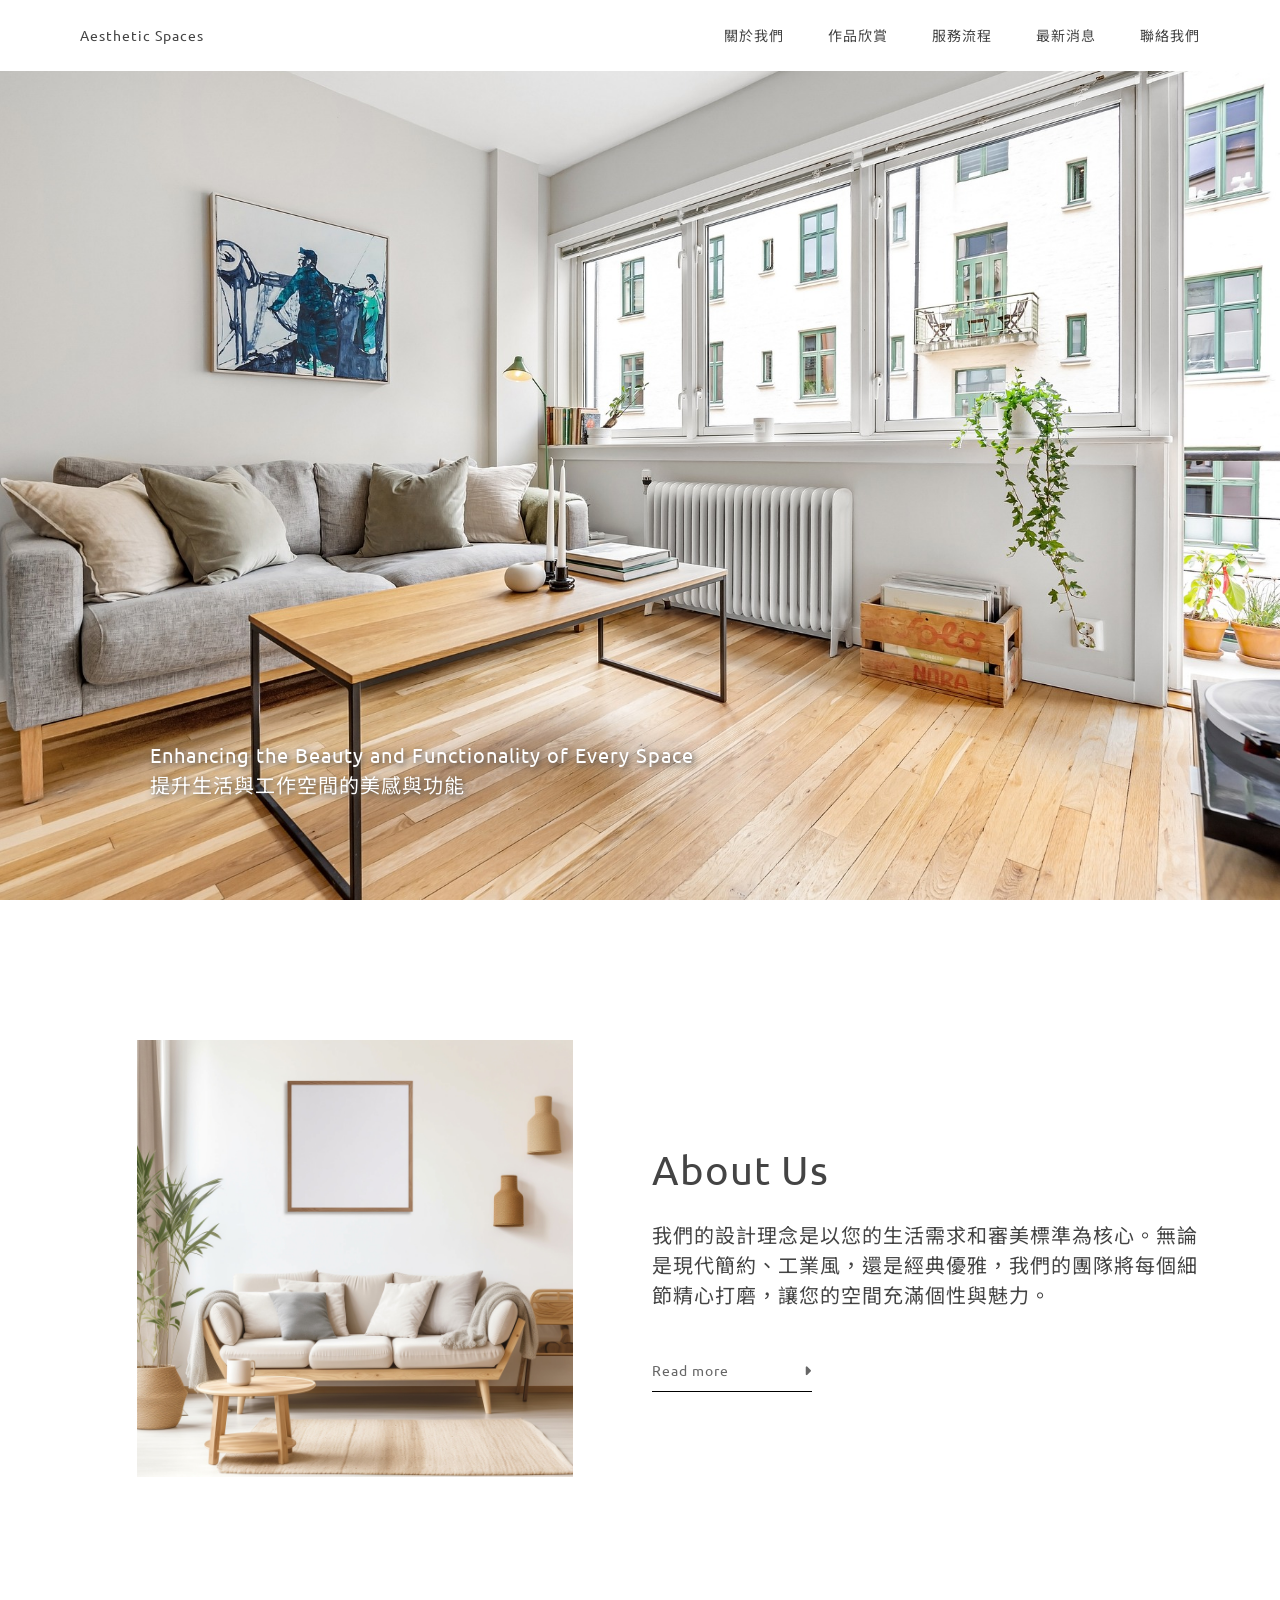
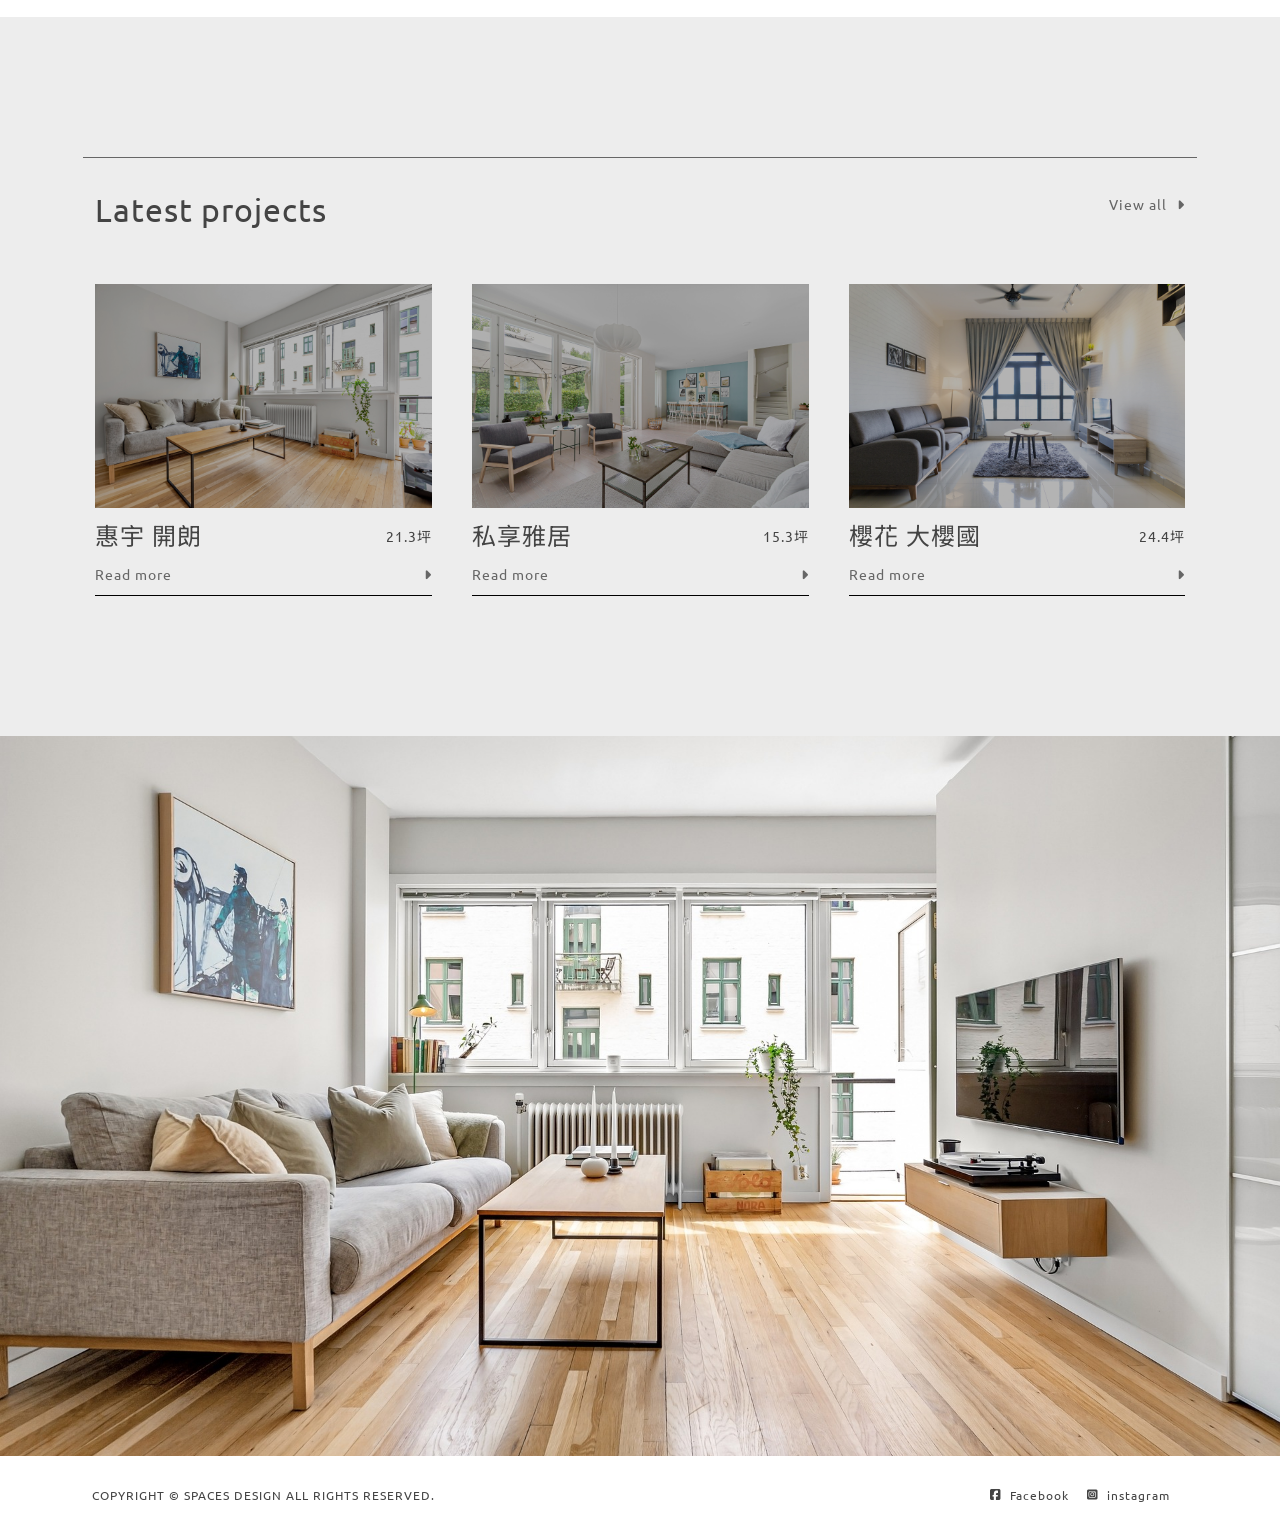
==== index.html @ 0c504c0b "首頁圖片滑入效果" ====
<!DOCTYPE html>
<html lang="en">
<head>
    <meta charset="UTF-8">
    <meta name="viewport" content="width=device-width, initial-scale=1.0">
    <title>Aesthetic Spaces</title>
     <!-- Bootstrap導入程式 -->
    <!-- Latest compiled and minified CSS -->
    <link href="https://cdn.jsdelivr.net/npm/bootstrap@5.3.3/dist/css/bootstrap.min.css" rel="stylesheet">

    <!-- Latest compiled JavaScript -->
    <script src="https://cdn.jsdelivr.net/npm/bootstrap@5.3.3/dist/js/bootstrap.bundle.min.js"></script>
    <!-- 連結css -->
     <link rel="stylesheet" href="css/style.css">
     <link rel="stylesheet" href="css/index.css">
     
     <link rel="stylesheet" href="https://cdnjs.cloudflare.com/ajax/libs/font-awesome/6.6.0/css/all.min.css" integrity="sha512-Kc323vGBEqzTmouAECnVceyQqyqdsSiqLQISBL29aUW4U/M7pSPA/gEUZQqv1cwx4OnYxTxve5UMg5GT6L4JJg==" crossorigin="anonymous" referrerpolicy="no-referrer" />
     <!-- AOS -->
     <link rel="stylesheet" href="https://unpkg.com/aos@next/dist/aos.css" />
     <script src="https://unpkg.com/aos@next/dist/aos.js"></script>


    <!-- Swiper's CSS -->
    <link rel="stylesheet" href="https://unpkg.com/swiper/swiper-bundle.min.css" />

</head>
<body>
    <div class="wrapper">
        <div class="header">
            <div class="logo"><a href="index.html">Aesthetic Spaces</a></div>
            <div class="nav" id="linkbar">
                <nav>

                    <a href="about.html">
                        <span class="tw">關於我們</span>
                    </a>
                    <a href="project.html">
                        <span class="tw">作品欣賞</span>
                    </a>
                    <a href="service.html">
                        <span class="tw">服務流程</span>
                    </a>
                    <a href="news.html">
                        <span class="tw">最新消息</span>
                    </a>
                    <a href="contact.html">
                        <span class="tw">聯絡我們</span>
                    </a>
                </nav>
            </div>
            
            <div class="hamburger" id="toggle" >
                <i class="fa fa-bars fa-2x" onclick="ChangeIcon(this)"></i>
                               
                <script src="js/main.js"></script>
            </div>

        </div>

         <!-- Swiper -->
        <div class="swiper swiper-1">
            <div class="swiper-wrapper">
                <div class="swiper-slide">
                    <img src="img/index/1.jpg">
                    <div class="caption">
                        <div class="en">Create the Perfect Space, Just for You</div>
                        <div class="cn">打造專屬您的理想空間</div>
                    </div>
                </div>
                <div class="swiper-slide">
                    <img src="img/index/2.jpg">
                    <div class="caption" >
                        <div class="en">Enhancing the Beauty and Functionality of Every Space</div>
                        <div class="cn">提升生活與工作空間的美感與功能</div>
                    </div>
                </div>
                <div class="swiper-slide">
                    <img src="img/index/3.jpg">
                    <div class="caption">
                        <div class="en">Design Meet Your Needs</div>
                        <div class="cn">滿足你的需求</div>
                    </div>
                </div>
            </div>
        </div>


        <div class="main">
            <section class="about">
                <div class="container">
                    <div class="row">
                        <div class="col-lg-6 col-md-11 col-12">
                            <a href="about.html">
                                <div class="about-img">
                                    <img src="img/index/about.jpg">
                                </div>
                            </a>
                        </div>
                        <div class="col-lg-6 col-md-11 col-12">
                            <div class="about-title fs-1">About Us</div>
                            <div class="about-caption fs-5">
                                    <p>
                                        我們的設計理念是以您的生活需求和審美標準為核心。無論是現代簡約、工業風，還是經典優雅，我們的團隊將每個細節精心打磨，讓您的空間充滿個性與魅力。
                                    </p>
                            </div>
                            <div class="about-btn">
                                <div class="readmore">
                                    <a href="about.html">
                                        <div class="crop">
                                            <div class="crop-text">
                                                <span class="crop-text-inner">Read more</span>
                                                <span class="crop-arrow">
                                                <i class="fa-solid fa-caret-right"></i>
                                                </span>
                                            </div>                                            
                                        </div>
                                    </a>
                                </div>
                            </div>
                        </div>                        
                    </div>
                </div>
        </section>

        <section class="projects">
            <div class="container-fluid projects-container">
                <div class="projects-heading row">
                    <div class="col-6 title">Latest projects</div>
                    <div class="col-6 projects-view">
                        <a href="project.html">
                            <div>
                                <div class="crop-text" data-text="View all">
                                    <span class="crop-text-inner">View all</span>
                                    <span class="crop-arrow">
                                    <i class="fa-solid fa-caret-right"></i>
                                    </span>
                                </div>
                            </div>
                        </a>
                    </div>
                </div>

                <div class="projects-wrapper">
                    <div class="swiper swiper-2">
                        <div class="swiper-wrapper">
                            <div class="swiper-slide projects-item">
                                <a>
                                <div class="projects-img">
                                    <img src="img/index/projects-1.jpg">
                                </div>
                                <div class="projects-name">
                                    <div class="projects-title fs-4">惠宇 開朗</div>
                                    <div class="projects-size">21.3坪</div>
                                </div>
                                <div class="readmore">
                                    <div class="crop">
                                        <div class="crop-text">
                                            <span class="crop-text-inner">Read more</span>
                                            <span class="crop-arrow">
                                            <i class="fa-solid fa-caret-right"></i>
                                            </span>
                                        </div>                                        
                                    </div>
                                </div>
                                </a>
                            </div>
                            <div class="swiper-slide projects-item">
                                <a>
                                <div class="projects-img">
                                    <img src="img/index/projects-2.jpg">
                                </div>
                                <div class="projects-name">
                                    <div class="projects-title fs-4">私享雅居</div>
                                    <div class="projects-size">15.3坪</div>
                                </div>
                                <div class="readmore">
                                    <div class="crop">
                                        <div class="crop-text">
                                            <span class="crop-text-inner">Read more</span>
                                            <span class="crop-arrow">
                                            <i class="fa-solid fa-caret-right"></i>
                                            </span>
                                        </div>                                        
                                    </div>
                                </div>
                                </a>
                            </div>
                            <div class="swiper-slide projects-item">
                                <a>
                                <div class="projects-img">
                                    <img src="img/index/projects-3.jpg">
                                </div>
                                <div class="projects-name">
                                    <div class="projects-title fs-4">櫻花 大櫻國</div>
                                    <div class="projects-size">24.4坪</div>
                                </div>
                                <div class="readmore">
                                    <div class="crop">
                                        <div class="crop-text">
                                            <span class="crop-text-inner">Read more</span>
                                            <span class="crop-arrow">
                                            <i class="fa-solid fa-caret-right"></i>
                                            </span>
                                        </div>                                        
                                    </div>
                                </div>
                                </a>
                            </div>
                        </div>

                        <div class="swiper-button-next"></div>
                        <div class="swiper-button-prev"></div>

                    </div>
                </div>
            </div>
        </section>

        <div class="images" data-aos="fade-down" data-aos-duration="500">
            <div class="images-inner" style="background-image: url(img/index/1.jpg);"></div>
        </div>

    </div>

    <footer class="footer">
        <div class="container">
            <div class="row">
                <div class="col-lg-4 col-12">COPYRIGHT © SPACES DESIGN ALL RIGHTS RESERVED.</div>
                <div class="col-lg-8 col-12">
                    <div class="footer-right">
                        <div class="facebook icon">
                            <i class="fa-brands fa-square-facebook"></i>
                            <p class="icon-text">Facebook</p>
                        </div>
                        <div class="instagram icon">
                            <i class="fa-brands fa-square-instagram"></i>
                            <p class="icon-text">instagram</p>
                        </div>
                    </div>
                </div>
            </div>
        </div>
    </footer>
    
         <!-- Swiper's JS -->
         <script src="https://unpkg.com/swiper/swiper-bundle.min.js"></script>
         <script src="js/swiper.js"></script>
 
    <script>
        AOS.init();
    </script>
</body>
</html>
---- css/style.css ----
@import url('https://fonts.googleapis.com/css2?family=Ubuntu:ital,wght@0,300;0,400;0,500;0,700;1,300;1,400;1,500;1,700&display=swap');

@import url('https://fonts.googleapis.com/css2?family=Noto+Sans+TC:wght@100..900&family=Ubuntu:ital,wght@0,300;0,400;0,500;0,700;1,300;1,400;1,500;1,700&display=swap');

body{
    font-size: 14px;
    font-family:"Ubuntu", sans-serif, "Noto Sans TC", "Microsoft JhengHei";
    line-height: 1.5;
    letter-spacing: 1px;
    color: #444;
    background-color: #fff;
    margin: 0;
}
div {
    display: block;
}

.header{
    background: white;
    top: 0;
    left: 0;
    padding: 10px 80px;
    position: fixed;
    width: 100%;
    box-sizing: border-box;
    display: flex;
    align-items: center;
    justify-content: space-between;
    z-index: 100;

}
.nav nav a {
    position: relative;
    margin: 15px 0 15px 40px;
    display: inline-block;

}
.nav nav a::after {
    content:" ";
    position: absolute;
    right:50%;
    left:50%;
    bottom:-5px;
    border-bottom:1px solid #444;
    transition: .3s;
}
.nav nav a:hover::after {
    right:0%;
    left:0%;
}
a {
    text-decoration: none;
    display: block;
    color: #444;
}

.hamburger {
    display: flex;

}
.show-nav {
    color: #fff;
}

.show-nav a {
    color: #fff;
}

.show-nav .nav {
    position: fixed;
    top: 0;
    left: 0;
    width: 100%;
    height: 100vh;
    background: #444;
    overflow: hidden;
    display: flex;
    align-items: center;
    justify-content: center;
    padding: 0 50px;
    box-sizing: border-box;
    z-index: -1;
    flex-direction: column;

}
.show-nav .nav nav {
    text-align: center;
    display: flex;
    flex-flow: column;
}
.show-nav .nav nav a {
    margin: 15px 0;
    color: #fff; 
}

.show-nav .hamburger {
    display: flex;
}
.readmore{
    border-bottom: 1px solid #000;
    margin-top: 10px;
}

.crop-text {
    display: flex;
    justify-content: space-between;
    color: #666;
    padding-bottom: 10px;
}
.crop-text:hover{
    color: #000;
}

.footer {
    font-size: 12px;
    padding: 30px 80px;
}
.footer-right{
    display: flex;
    justify-content: flex-end;
}
.icon {
    display: flex;
    align-items: center;
    margin-right: 10px;
}
.icon-text {
    position: relative;
    margin: 0 8px;
}

.top-images{
    height: 100vh;
    background-repeat: no-repeat;
    background-size: cover;
    background-position: center;
    display: flex;
    flex-direction: column;
    align-items: center;
    justify-content: center;
}

.top-title {
    font-size: 1.75rem;
    margin-top: 60px;
}
.top-subtitle {
    font-size: 1rem;
    margin-top: -10px;
}
.top-title, .top-subtitle {
    z-index: 4;
    font-weight: normal;
    color: #fff;
    text-shadow:2px 2px 6px #444;
}

@media screen and (min-width:981px){
    .hamburger {
        display: none;
    }

}

@media screen and (max-width:980px){
    .nav {
        display: none;
    }

} 
@media screen and (max-width:640px){
    .header{
        padding: 10px 20px;
    }
    .footer {
        padding: 30px 20px;   
    }
    .footer-right{
        margin-top: 10px;
        justify-content: flex-start;
    }
}
---- css/index.css ----
.swiper-1 {
    width: 100%;
    height: 100vh;
}
.swiper-1 .swiper-slide img{
    width: 100%;
    height: 100%;
    object-fit: cover;
}
.caption {
    position: absolute;
    bottom: 100px;
    left: 150px;
    font-size: 20px;
    color: #fff;
    text-shadow:2px 2px 6px #444;
}

.about {
    padding: 140px 0;
}

.about-img{
    overflow: hidden;
    width: 80%;
    margin: auto;
    transform: scale(1);
    transition: 0.5s ease-out;
}
.about-img img{
    width: 100%;
    transform: scale(1);
    transition: 0.5s ease-out;
}
.about-img:hover img{
    transform: scale(1.1);
}
.about-title {
    margin-top: 100px;
}
.about-caption {
    margin-top: 20px;
}
.about-btn {
    max-width: 160px;
    margin-top: 50px;
}

.projects {
    background: #ededed;
    padding: 140px 0;
}
.projects-heading {
    padding-top: 28px;
    border-top: 1px solid #666;
    margin-bottom: 50px;
    display: flex;
    justify-content: space-between;
    align-items: center;
}
.projects-heading .title{
    font-size: 32px;
}
.projects-view{
    width: 100px;
}
.projects-img {
    overflow: hidden;
    background-color: black;
}
.projects-img img{
    width: 100%;
    opacity: 0.7;
    transform: scale(1);
    transition: 0.5s ease-out;
}
.projects-item:hover .projects-img img{
    width: 100%;
    opacity: 1;
    transform: scale(1.1);
}
.projects-name{
    display: flex;
    align-items: center;
    justify-content: space-between;
    margin-top: 10px;
}

.swiper-2 {
    width: 100%;

}
.projects-container {
    width: 87%;
}

.swiper-2 .swiper-slide img{
    width: 100%;
}
.swiper-button-prev::after{
    color: #666;
}
.swiper-button-next::after{
    color: #666;
}

.images-inner {
    height: 80vh;
    background-size: cover;
    background-position: center 60%;
}

@media screen and (max-width:640px){
    .caption {
        bottom: 50px;
        left: 50px;
        font-size: 16px;
    }

    .projects-heading .title {
        font-size: 24px;
    }

    .images-inner {
        height: 40vh;
    }

    .about-title {
        margin-top: 50px;
    }
}
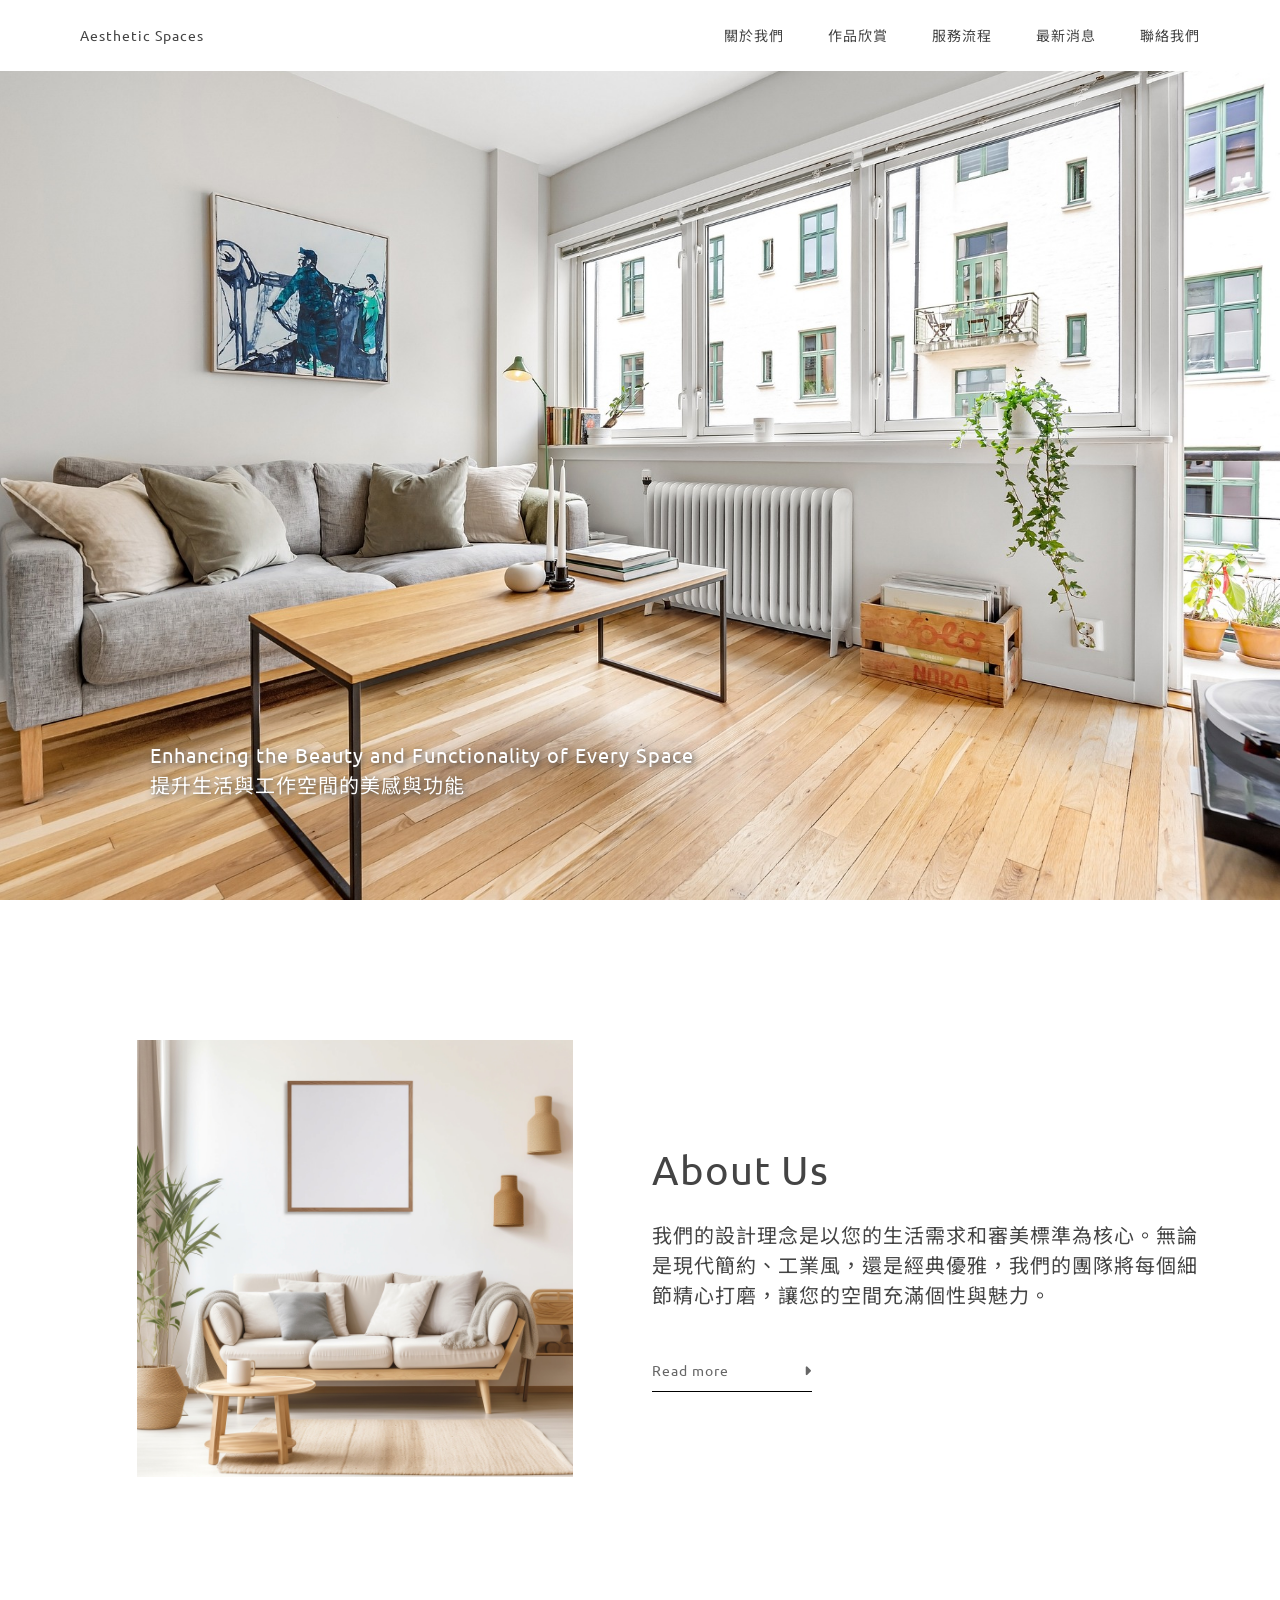
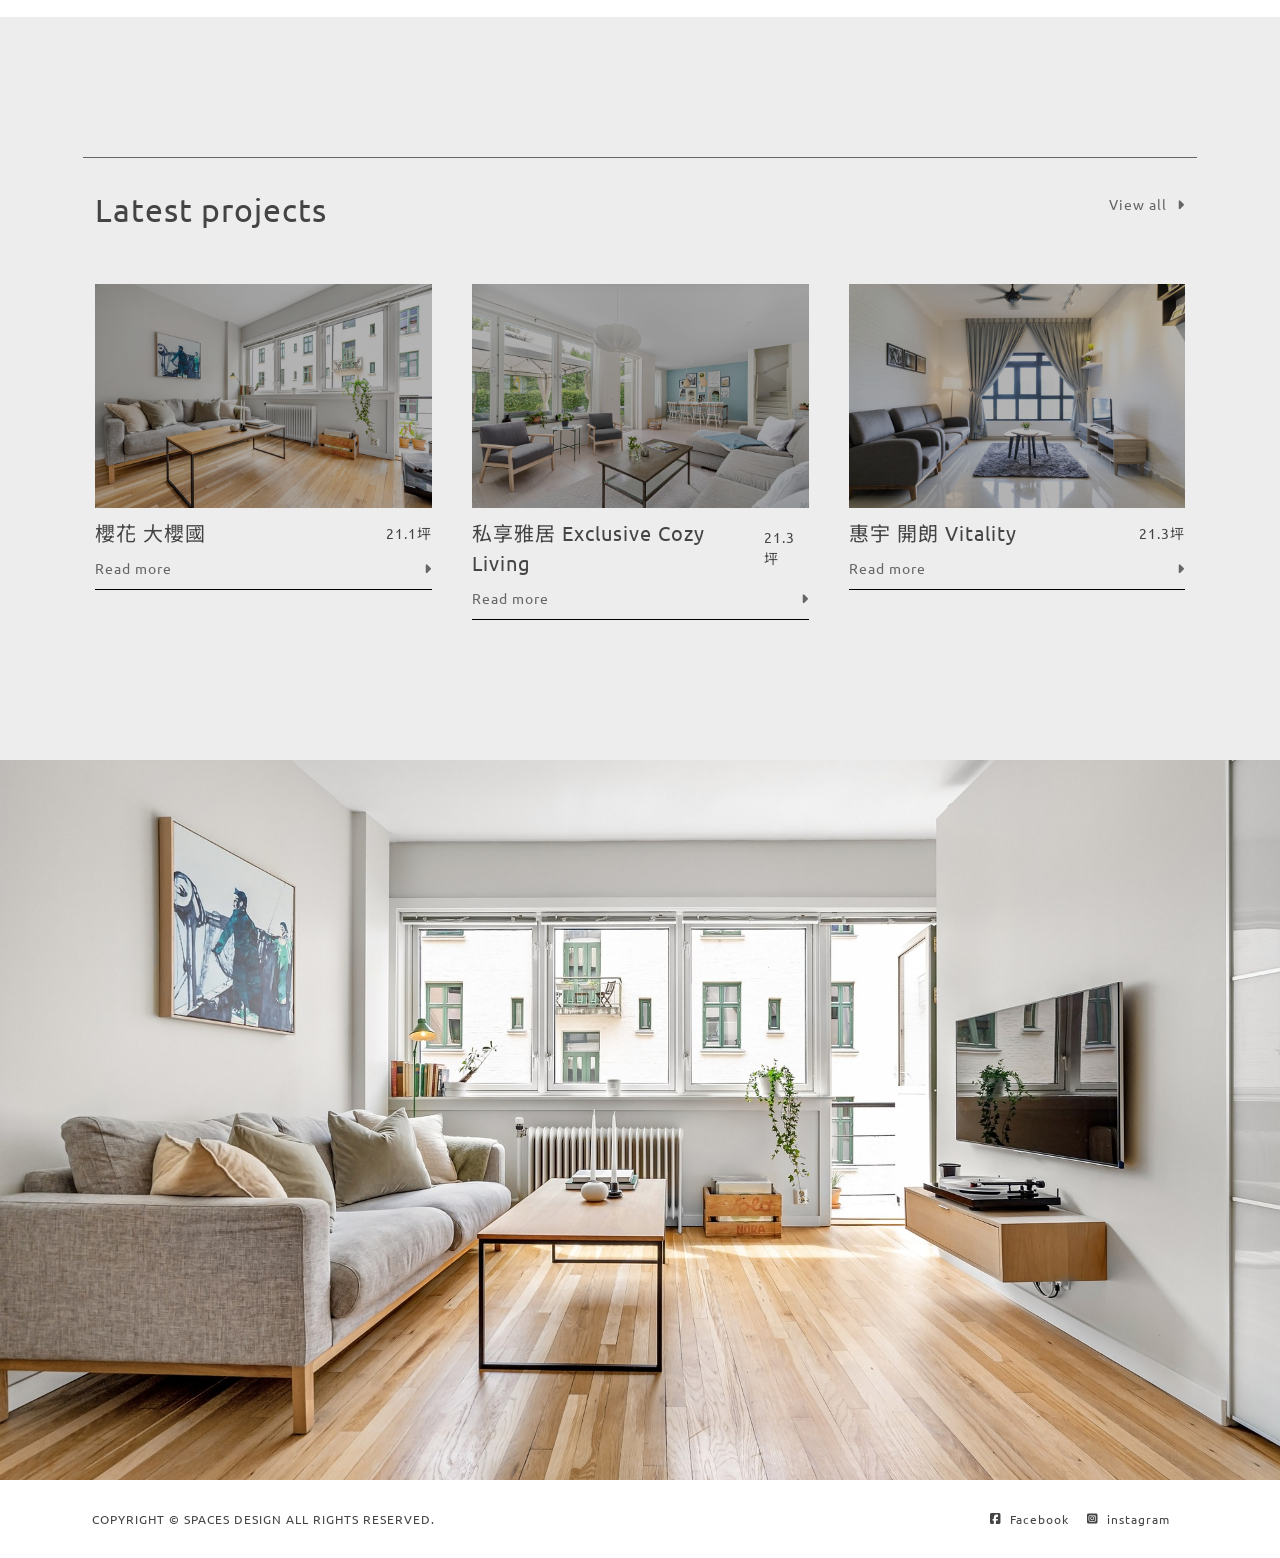
==== commit 66cf6373: "第一版" ====
--- a/index.html
+++ b/index.html
@@ -149,8 +149,8 @@
                                     <img src="img/index/projects-1.jpg">
                                 </div>
                                 <div class="projects-name">
-                                    <div class="projects-title fs-4">惠宇 開朗</div>
-                                    <div class="projects-size">21.3坪</div>
+                                    <div class="projects-title">櫻花 大櫻國</div>
+                                    <div class="projects-size">21.1坪</div>
                                 </div>
                                 <div class="readmore">
                                     <div class="crop">
@@ -170,8 +170,8 @@
                                     <img src="img/index/projects-2.jpg">
                                 </div>
                                 <div class="projects-name">
-                                    <div class="projects-title fs-4">私享雅居</div>
-                                    <div class="projects-size">15.3坪</div>
+                                    <div class="projects-title">私享雅居 Exclusive Cozy Living</div>
+                                    <div class="projects-size">21.3坪</div>
                                 </div>
                                 <div class="readmore">
                                     <div class="crop">
@@ -191,8 +191,8 @@
                                     <img src="img/index/projects-3.jpg">
                                 </div>
                                 <div class="projects-name">
-                                    <div class="projects-title fs-4">櫻花 大櫻國</div>
-                                    <div class="projects-size">24.4坪</div>
+                                    <div class="projects-title">惠宇 開朗 Vitality</div>
+                                    <div class="projects-size">21.3坪</div>
                                 </div>
                                 <div class="readmore">
                                     <div class="crop">
--- a/css/index.css
+++ b/css/index.css
@@ -85,7 +85,9 @@
     justify-content: space-between;
     margin-top: 10px;
 }
-
+.projects-title{
+    font-size: 20px;
+}
 .swiper-2 {
     width: 100%;
 
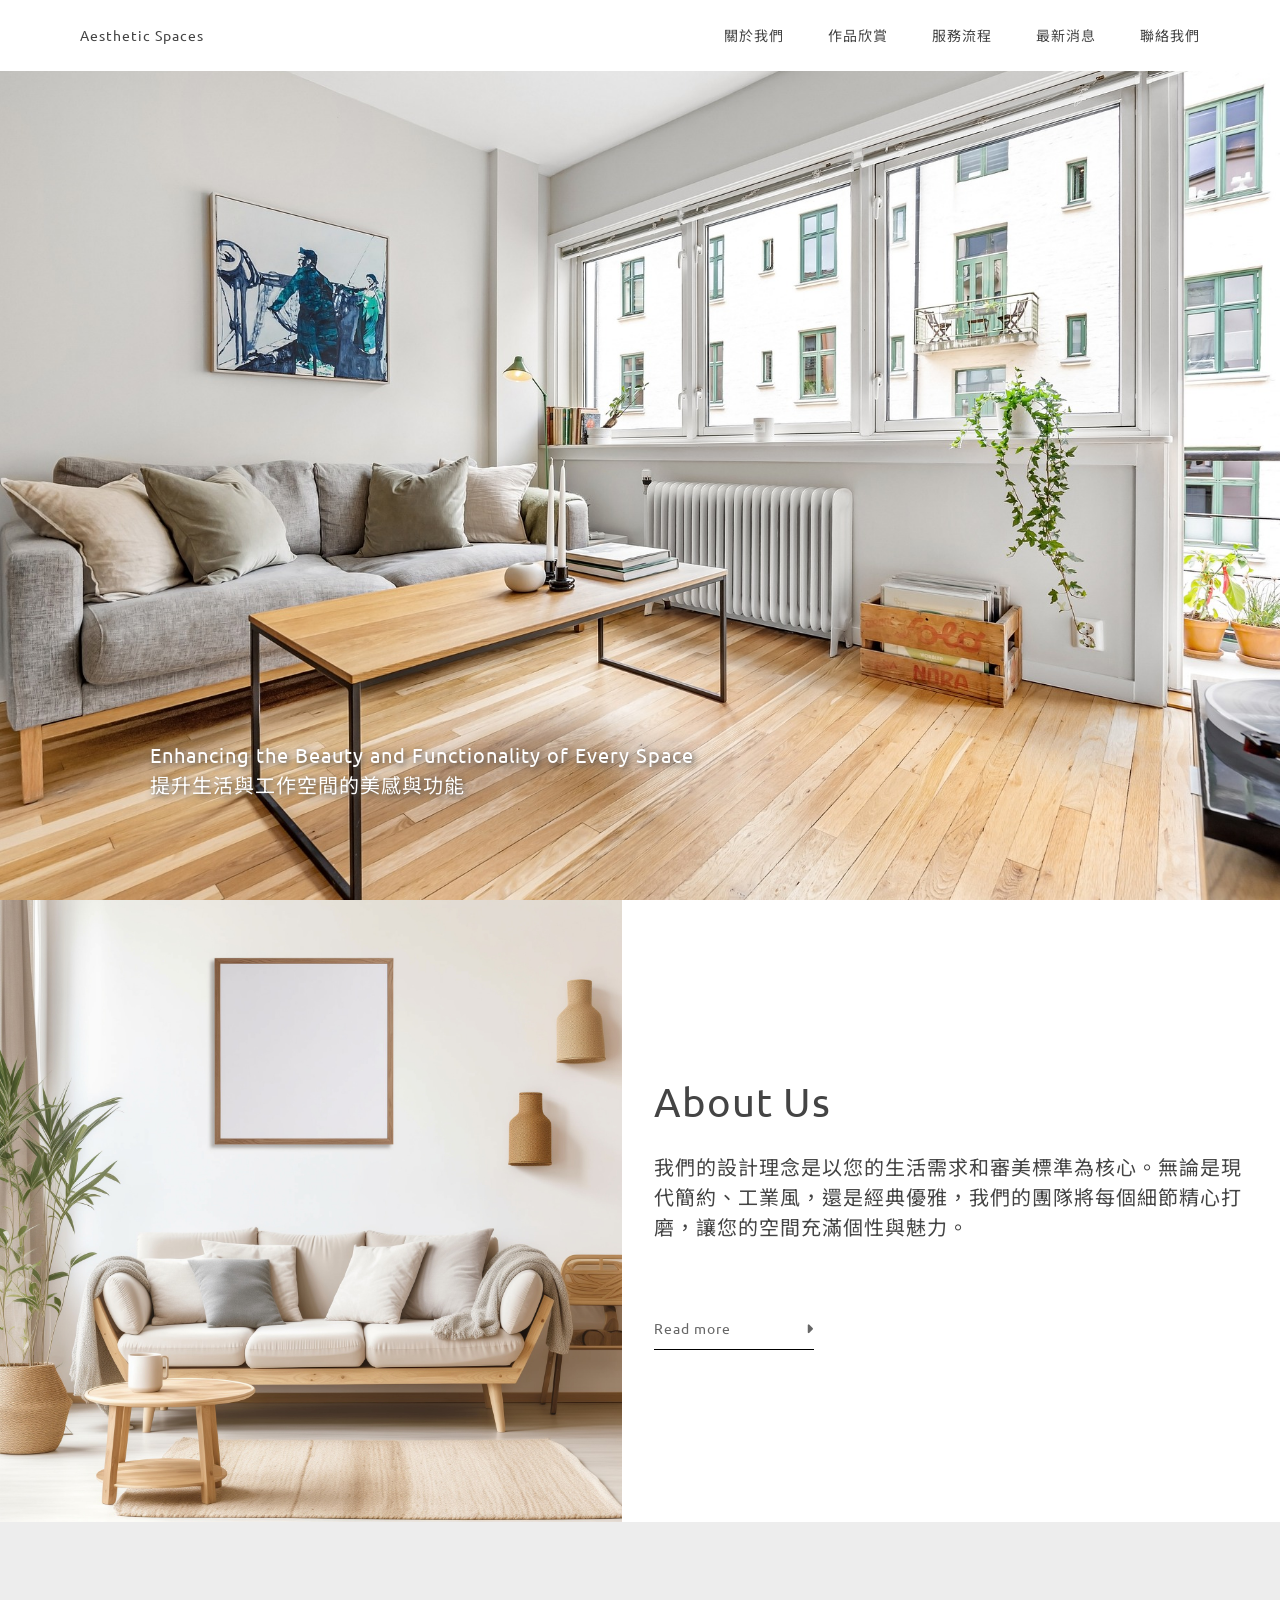
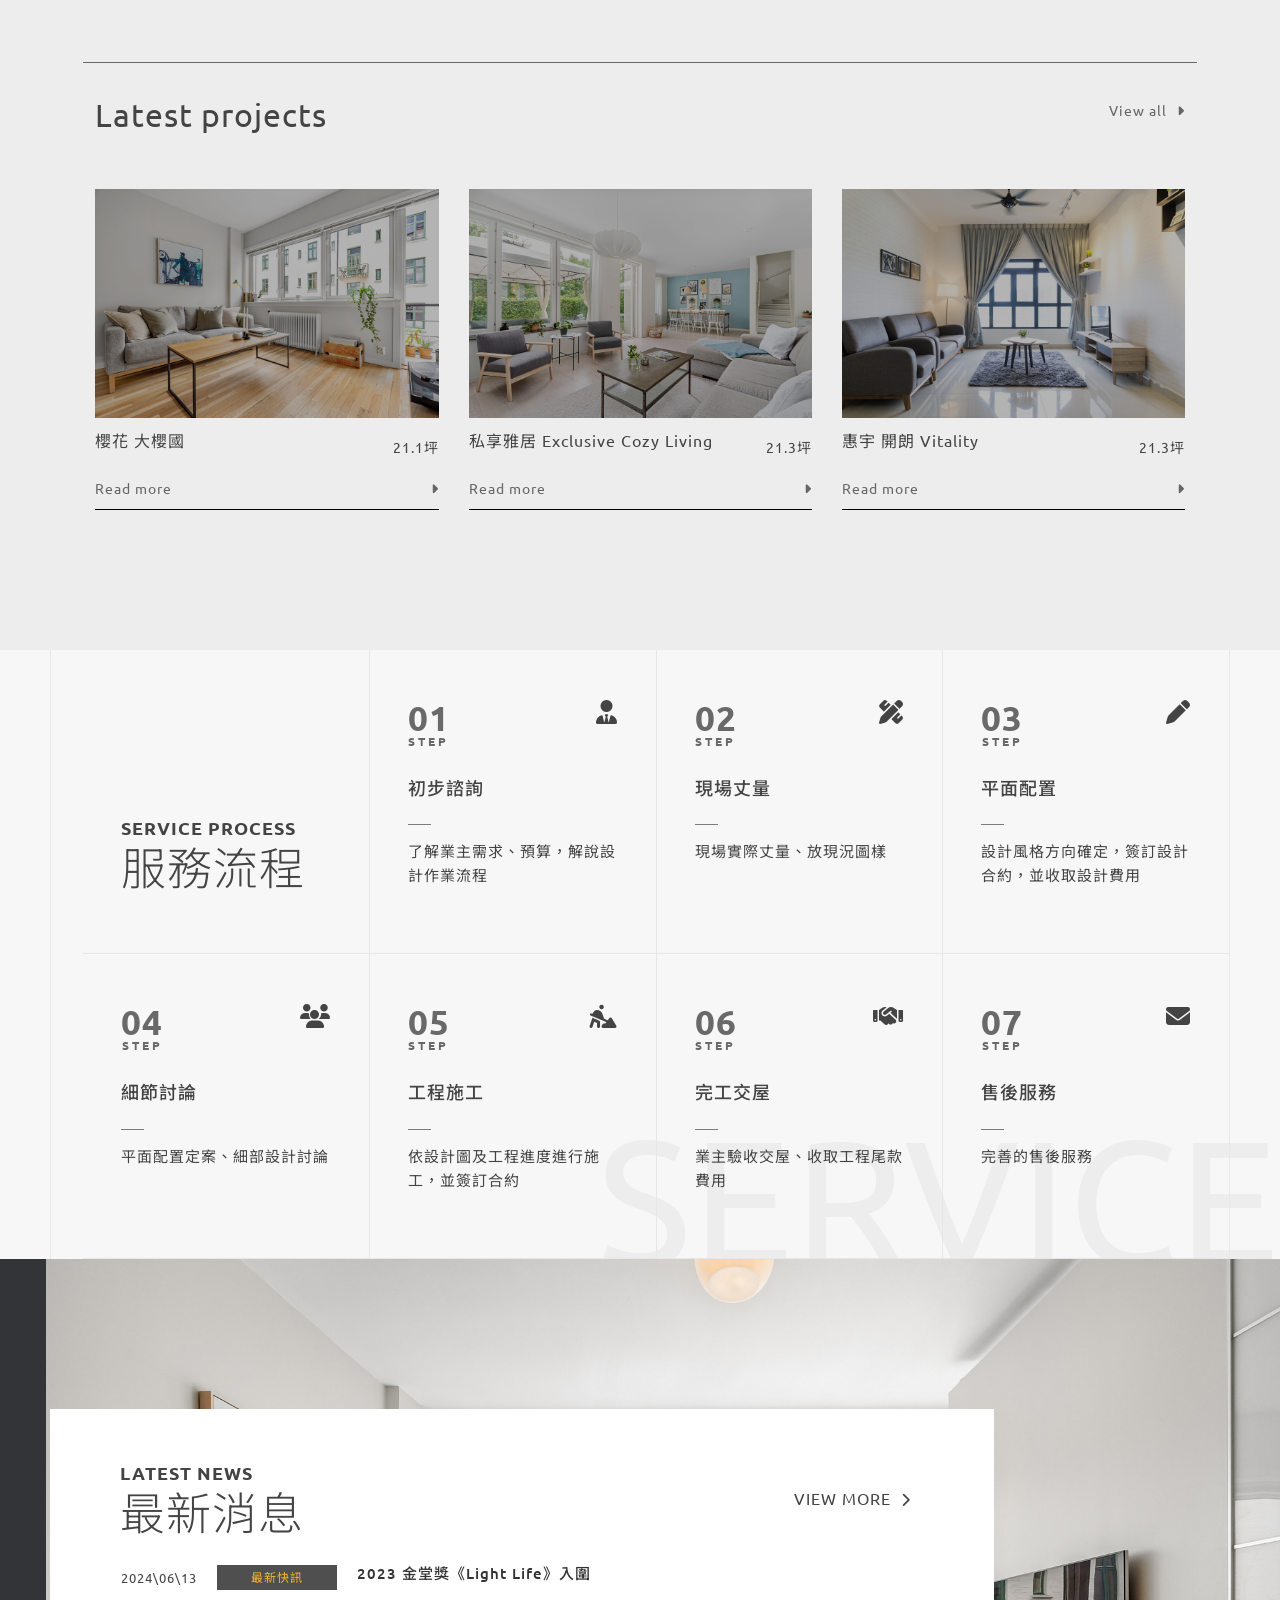
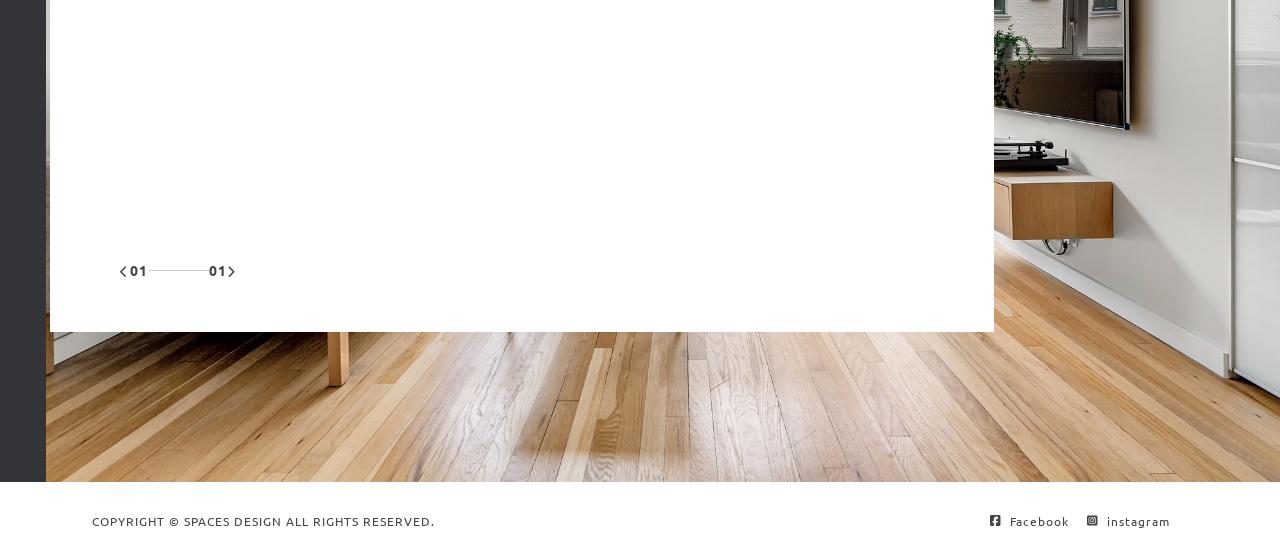
==== commit 5450a653: "修改首頁" ====
--- a/index.html
+++ b/index.html
@@ -15,6 +15,7 @@
      <link rel="stylesheet" href="css/index.css">
      
      <link rel="stylesheet" href="https://cdnjs.cloudflare.com/ajax/libs/font-awesome/6.6.0/css/all.min.css" integrity="sha512-Kc323vGBEqzTmouAECnVceyQqyqdsSiqLQISBL29aUW4U/M7pSPA/gEUZQqv1cwx4OnYxTxve5UMg5GT6L4JJg==" crossorigin="anonymous" referrerpolicy="no-referrer" />
+     
      <!-- AOS -->
      <link rel="stylesheet" href="https://unpkg.com/aos@next/dist/aos.css" />
      <script src="https://unpkg.com/aos@next/dist/aos.js"></script>
@@ -26,7 +27,7 @@
 </head>
 <body>
     <div class="wrapper">
-        <div class="header">
+        <header class="header">
             <div class="logo"><a href="index.html">Aesthetic Spaces</a></div>
             <div class="nav" id="linkbar">
                 <nav>
@@ -55,7 +56,7 @@
                 <script src="js/main.js"></script>
             </div>
 
-        </div>
+        </header>
 
          <!-- Swiper -->
         <div class="swiper swiper-1">
@@ -83,20 +84,21 @@
                 </div>
             </div>
         </div>
+        
 
 
         <div class="main">
-            <section class="about">
-                <div class="container">
+            <div class="about">
+                <div class="container-fluid about-container">
                     <div class="row">
-                        <div class="col-lg-6 col-md-11 col-12">
+                        <div class="col-lg-6 col-12">
                             <a href="about.html">
                                 <div class="about-img">
                                     <img src="img/index/about.jpg">
                                 </div>
                             </a>
                         </div>
-                        <div class="col-lg-6 col-md-11 col-12">
+                        <div class="col-lg-6 col-12 about-txt">
                             <div class="about-title fs-1">About Us</div>
                             <div class="about-caption fs-5">
                                     <p>
@@ -120,9 +122,9 @@
                         </div>                        
                     </div>
                 </div>
-        </section>
-
-        <section class="projects">
+            </div>
+
+        <div class="projects">
             <div class="container-fluid projects-container">
                 <div class="projects-heading row">
                     <div class="col-6 title">Latest projects</div>
@@ -208,16 +210,181 @@
                             </div>
                         </div>
 
-                        <div class="swiper-button-next"></div>
-                        <div class="swiper-button-prev"></div>
-
-                    </div>
-                </div>
-            </div>
-        </section>
-
-        <div class="images" data-aos="fade-down" data-aos-duration="500">
-            <div class="images-inner" style="background-image: url(img/index/1.jpg);"></div>
+                        
+                        <div class="swiper-button-next1"><i class="fa-solid fa-circle-chevron-right"></i></div>
+                        <div class="swiper-button-prev1"><i class="fa-solid fa-circle-chevron-left"></i></div>
+                        
+
+                    </div>
+                </div>
+            </div>
+        </div>
+
+        <div class="service">
+            <div class="wrap">
+                <ul class="service-list">
+                    <div class="titlebox">
+                        <em>
+                            <i>SERVICE</i>
+                            PROCESS
+                        </em>
+                        <h2>服務流程</h2>
+                    </div>
+                    <li>
+                        <div class="item">
+                            <div class="Img">
+                                <b class="stepnum">01</b>
+                                <i class="fa-solid fa-user-tie"></i>
+                            </div>
+                            <div class="txt">
+                                <h3>初步諮詢</h3>
+                                <p class="ellipsis">
+                                    了解業主需求、預算，解說設計作業流程
+                                </p>
+                            </div>
+                        </div>
+                    </li>
+                    <li>
+                        <div class="item">
+                            <div class="Img">
+                                <b class="stepnum">02</b>
+                                <i class="fa-solid fa-pen-ruler"></i>
+                            </div>
+                            <div class="txt">
+                                <h3>現場丈量</h3>
+                                <p class="ellipsis">
+                                    現場實際丈量、放現況圖樣
+                                </p>
+                            </div>
+                        </div>
+                    </li>
+                    <li>
+                        <div class="item">
+                            <div class="Img">
+                                <b class="stepnum">03</b>
+                                <i class="fa-solid fa-pen"></i>
+                            </div>
+                            <div class="txt">
+                                <h3>平面配置</h3>
+                                <p class="ellipsis">
+                                    設計風格方向確定，簽訂設計合約，並收取設計費用
+                                </p>
+                            </div>
+                        </div>
+                    </li>
+                    <li>
+                        <div class="item">
+                            <div class="Img">
+                                <b class="stepnum">04</b>
+                                <i class="fa-solid fa-users"></i>
+                            </div>
+                            <div class="txt">
+                                <h3>細節討論</h3>
+                                <p class="ellipsis">
+                                    平面配置定案、細部設計討論
+                                </p>
+                            </div>
+                        </div>
+                    </li>
+                    <li>
+                        <div class="item">
+                            <div class="Img">
+                                <b class="stepnum">05</b>
+                                <i class="fa-solid fa-person-digging"></i>
+                            </div>
+                            <div class="txt">
+                                <h3>工程施工</h3>
+                                <p class="ellipsis">
+                                    依設計圖及工程進度進行施工，並簽訂合約
+                                </p>
+                            </div>
+                        </div>
+                    </li>
+                    <li>
+                        <div class="item">
+                            <div class="Img">
+                                <b class="stepnum">06</b>
+                                <i class="fa-solid fa-handshake"></i>
+                            </div>
+                            <div class="txt">
+                                <h3>完工交屋</h3>
+                                <p class="ellipsis">
+                                    業主驗收交屋、收取工程尾款費用
+                                </p>
+                            </div>
+                        </div>
+                    </li>
+                    <li>
+                        <div class="item">
+                            <div class="Img">
+                                <b class="stepnum">07</b>
+                                <i class="fa-solid fa-envelope"></i>
+                            </div>
+                            <div class="txt">
+                                <h3>售後服務</h3>
+                                <p class="ellipsis">
+                                    完善的售後服務
+                                </p>
+                            </div>
+                        </div>
+                    </li>
+                </ul>
+            </div>
+            <div class="etbox">
+                SERVICE
+            </div>
+        </div>
+
+        <div class="news" data-aos="fade-down" data-aos-duration="500">
+            <div class="wrap">
+                <div class="newsbox">
+                    <div class="titlebox">
+                        <em>
+                            <i>LATEST</i>
+                            NEWS
+                        </em>
+                        <h2>最新消息</h2>
+                    </div>
+                    <ul class="newslist">
+                        <div aria-live="polite" class="slick-list" style="height: 295px;">
+                            <div class="slick-track">
+                                <li class="slick-slide">
+                                    <div class="item">
+                                        <div class="date">
+                                            <b>2024\06\13</b>
+                                        </div>
+                                        <div class="newicon">最新快訊</div>
+                                        <h3>2023 金堂獎《Light Life》入圍</h3>
+                                    </div>
+                                </li>
+                            </div>
+                        </div>
+                    </ul>
+                    <div class="contralbar">
+                        <a class="news-prev">
+                            <i class="fa-solid fa-chevron-left"></i>
+                        </a>
+                        <b class="news-thisnum">
+                            <div aria-live="polite" class="slick-list">
+                                <div class="slick-track">
+                                    <li class="slick-slide">01</li>
+                                </div>
+                            </div>
+                        </b>
+                        <b class="news-allnum">01</b>
+                        <a class="news-next">
+                            <i class="fa-solid fa-chevron-right"></i>
+                        </a>
+                    </div>
+                    <div class="btn">
+                        <a href="news.html">
+                            VIEW MORE
+                        <i class="fa-solid fa-chevron-right"></i>
+                        </a>
+                        
+                    </div>
+                </div>
+            </div>
         </div>
 
     </div>
@@ -241,7 +408,7 @@
             </div>
         </div>
     </footer>
-    
+    </div>
          <!-- Swiper's JS -->
          <script src="https://unpkg.com/swiper/swiper-bundle.min.js"></script>
          <script src="js/swiper.js"></script>
--- a/css/index.css
+++ b/css/index.css
@@ -1,3 +1,9 @@
+ul{
+    list-style: none;
+}
+em{
+    font-style: normal;
+}
 .swiper-1 {
     width: 100%;
     height: 100vh;
@@ -16,14 +22,15 @@
     text-shadow:2px 2px 6px #444;
 }
 
-.about {
-    padding: 140px 0;
+.about-container {
+    padding-left: 0;
+
 }
 
 .about-img{
+    margin-left: 0px;
     overflow: hidden;
-    width: 80%;
-    margin: auto;
+    width: 100%;
     transform: scale(1);
     transition: 0.5s ease-out;
 }
@@ -35,8 +42,11 @@
 .about-img:hover img{
     transform: scale(1.1);
 }
-.about-title {
-    margin-top: 100px;
+.about-txt{
+    padding: 50px 20px;
+    display: flex;
+    justify-content: center;
+    flex-direction: column;
 }
 .about-caption {
     margin-top: 20px;
@@ -86,33 +96,253 @@
     margin-top: 10px;
 }
 .projects-title{
-    font-size: 20px;
+    width: 80%;
+    height: 40px;
+    font-size: 16px;
 }
 .swiper-2 {
-    width: 100%;
-
+    --swiper-navigation-color: black;
 }
 .projects-container {
     width: 87%;
-}
-
-.swiper-2 .swiper-slide img{
-    width: 100%;
-}
-.swiper-button-prev::after{
-    color: #666;
-}
-.swiper-button-next::after{
-    color: #666;
-}
-
-.images-inner {
-    height: 80vh;
-    background-size: cover;
-    background-position: center 60%;
-}
-
+    
+}
+
+.swiper-2 .swiper-slide{
+    width: 100%;
+    position: relative;
+}
+.swiper-button-next::after, .swiper-button-prev::after{
+    display: none;
+}
+.swiper-button-next1, .swiper-button-prev1{
+    font-size: 30px;
+    top: 33%;
+    z-index: 10;
+}
+.swiper-button-next1{
+    position: absolute;
+    right: 10px;
+
+}
+.swiper-button-prev1{
+    position: absolute;
+    left: 10px;
+}
+
+.service{
+    background: #f7f7f7;
+    position: relative;
+}
+.service .wrap {
+    position: relative;
+    z-index: 4;
+    border-left: 1px solid #e7e7e7;
+    margin:0px 50px;   
+}
+.service-list{
+    display: flex;
+    flex-wrap: wrap;
+    margin: 0;
+}
+.service-list .titlebox{
+    padding: 50px 38px;
+    position: relative;
+    width: 25%;
+    display: flex;
+    flex-direction: column;
+    justify-content: flex-end;
+    border-right: 1px solid #e7e7e7;
+    border-bottom: 1px solid #e7e7e7;
+}
+.titlebox em {
+    font-size: 18px;
+    font-weight: bold;
+}
+.titlebox em i{
+    font-style: normal;
+}
+.service-list li{
+    padding: 50px 38px;
+    position: relative;
+    width: 25%;
+    border-right: 1px solid #e7e7e7;
+    border-bottom: 1px solid #e7e7e7;
+}
+
+.item .Img {
+    display: flex;
+    justify-content: space-between;
+    padding-bottom: 30px;
+}
+.item .Img i{
+    font-size: 24px;
+}
+.stepnum{
+    font-size: 35px;
+    color: #696969;
+    line-height: 1;
+    text-align: center;
+}
+.stepnum::after{
+    content: "STEP";
+    font-size: 12px;
+    display: block;
+    letter-spacing: 3px;
+
+}
+.item .txt h3{
+    padding-bottom: 18px;
+    font-size: 18px;
+}
+.item .txt p{
+    padding-top: 15px;
+    font-size: 15px;
+    line-height: 24px;
+    position: relative;
+}
+.item .txt p::before{
+    content: "";
+    width: 23px;
+    height: 1px;
+    display: inline-block;
+    background: #7b7b7b;
+    margin-bottom: 15px;
+    position: absolute;
+    top: 0;
+    left: 0;
+}
+.service .etbox {
+    position: absolute;
+    bottom: 0;
+    right: 0;
+    font-size: 176px;
+    color: #eeeded;
+    line-height: 0.7;
+}
+.news{
+    background: url(../img/index/1.jpg) no-repeat right center #333437;
+    background-size: auto 100%;
+    padding: 150px 0;
+}
+.news .wrap {
+    margin:0px 50px;   
+}
+.newsbox{
+    background: #fff;
+    width: 80%;
+    padding: 50px 70px;
+    position: relative;
+}
+.titlebox h2 {
+    font-size: 45px;
+    font-weight: 300;
+}
+.slick-list{
+    position: relative;
+    display: block;
+    overflow: hidden;
+    margin: 0;
+    padding: 0;
+}
+.slick-slide{
+    display: block;
+    height: auto;
+    border: 1px solid transparent;
+}
+.newslist{
+    padding-left: 0;
+}
+.newslist li .item{
+    width: 100%;
+    overflow: hidden;
+    position: relative;
+    display: flex;
+    line-height: 25px;
+    padding: 15px 0;
+    align-items: center;
+}
+.date{
+    font-size: 13px;
+    font-weight: 200;
+    margin-right: 20px;
+}
+.newicon {
+    color: #f6b62c;
+    background-color: #4f4f4f;
+    font-size: 12px;
+    padding: 0px 30px;
+    margin-right: 20px;
+    min-width: 120px;
+    text-align: center;
+}
+.newslist li .item h3 {
+    width: calc(100%-240px);
+    font-size: 15px;
+    font-weight: 500;
+    color: #333;
+}
+.contralbar{
+    display: flex;
+    align-items: center;
+}
+.news-allnum{
+    position: relative;
+    display: flex;
+    align-items: center;
+}
+.news-allnum::before{
+    content: "";
+    width: 60px;
+    height: 1px;
+    background: #c6c6c6;
+
+}
+.contralbar a{
+    font-size: 12px;
+}
+.newsbox .btn{
+    position: absolute;
+    top: 70px;
+    right: 70px;
+    display: flex;
+    align-items: center;
+}
+.newsbox .btn i{
+    margin-left: 5px;
+    font-size: 14px;
+}
+@media screen and (max-width:1240px){
+    .news .wrap{
+        width: 100%;
+        padding: 0 20px;
+        margin: 0;
+    }
+    .newsbox{
+        padding: 30px;
+    }
+    .newsbox .btn {
+        position: relative;
+        padding-top: 10px;
+        top: 0;
+        left: 0;
+    }
+    
+
+}
+@media screen and (max-width:1180px){
+    .service-list .titlebox, .service-list li{
+        width: 33%;
+    }
+
+}
 @media screen and (max-width:640px){
+    .about-txt{
+        padding: 50px 50px;
+    }
+    .about-title {
+        margin-top: 50px;
+    }
     .caption {
         bottom: 50px;
         left: 50px;
@@ -126,8 +356,40 @@
     .images-inner {
         height: 40vh;
     }
-
-    .about-title {
-        margin-top: 50px;
-    }
-}+    .service .wrap {
+        margin:0;   
+    }
+    .service-list .titlebox{
+        padding: 20px 10px;
+        width: 100%;
+        border-right: none;
+    }
+    
+    .service-list{
+        margin: 0;
+        padding: 0;
+    
+    }
+    .service-list li{
+        padding: 50px 20px;
+        position: relative;
+        width: 100%;
+    }
+    .news{
+        padding: 40px 0;
+    }
+    .newsbox{
+        background: #fff;
+        width: 100%;
+        padding: 30px;
+    }
+    .newslist li .item{
+        flex-wrap: wrap;
+    }
+    .newslist li .item h3 {
+        margin-top: 20px;
+    }
+    .news .wrap {
+        margin:0;   
+    }
+}
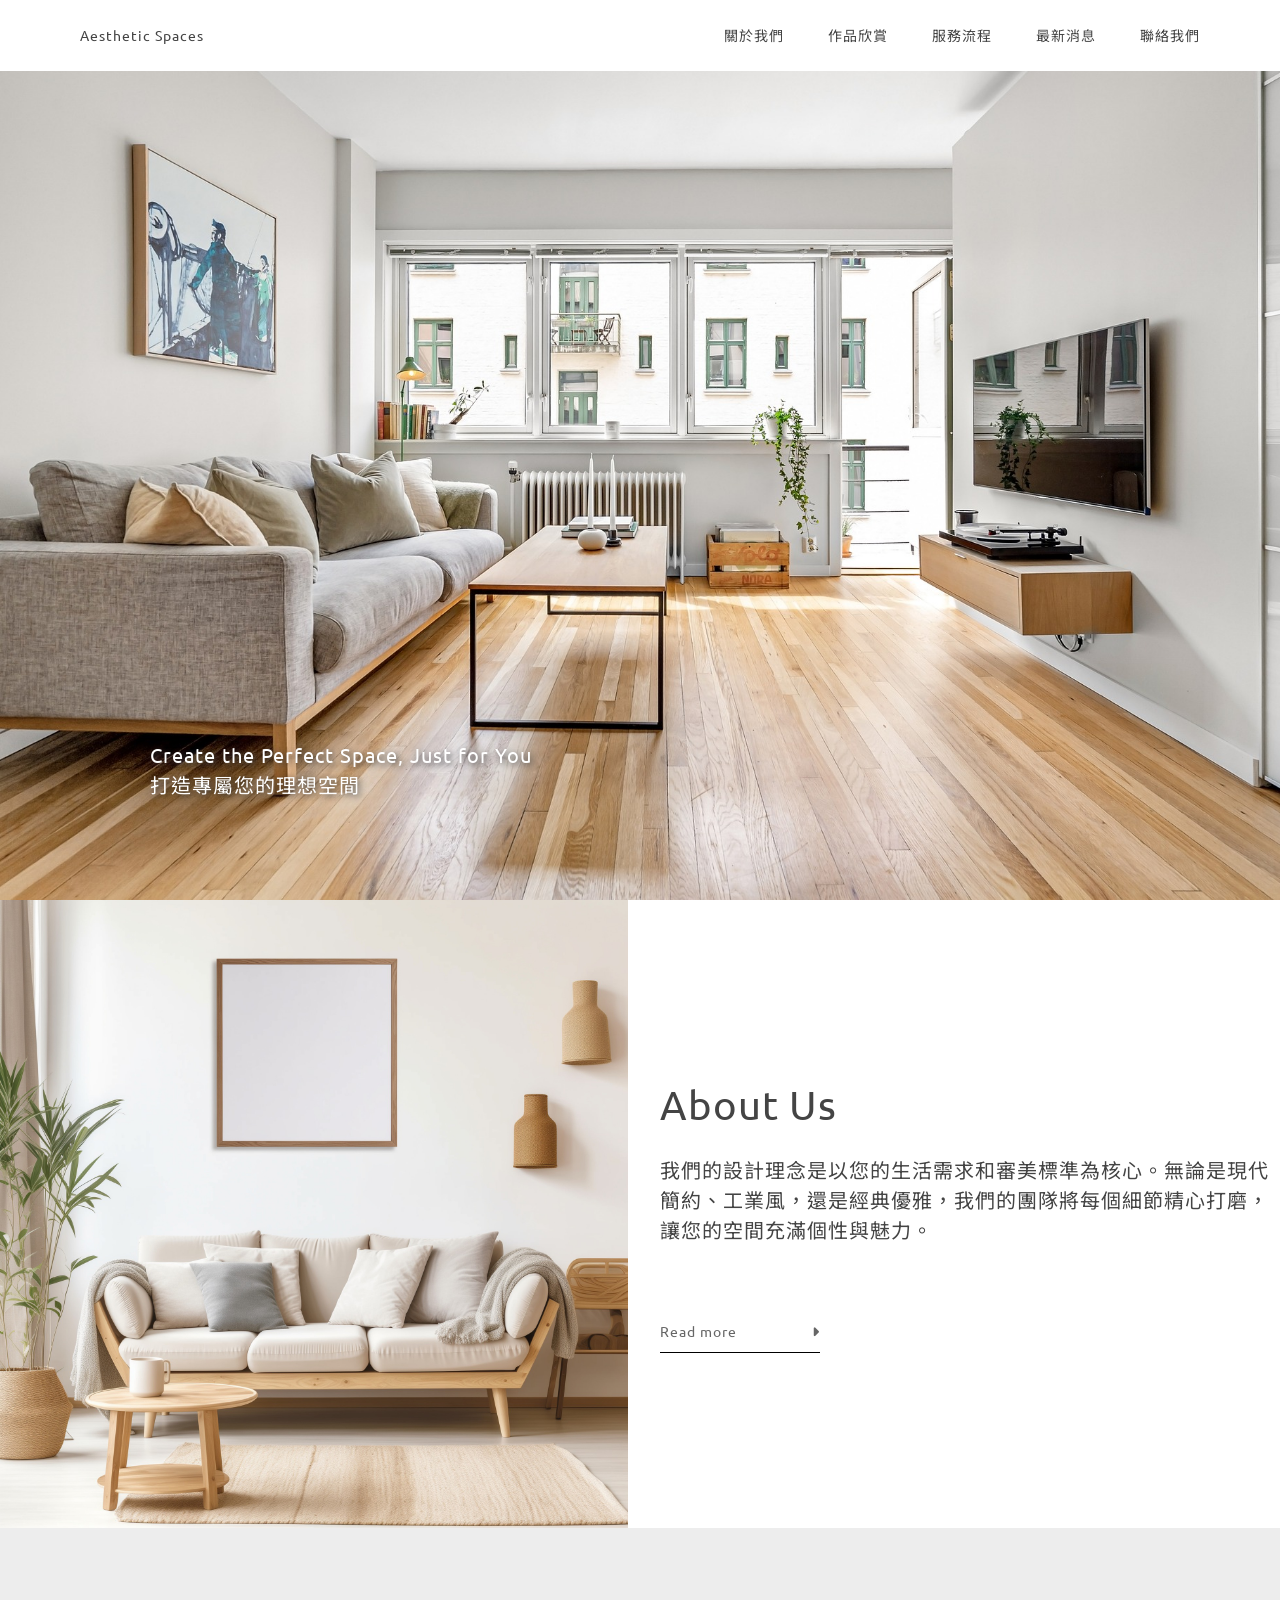
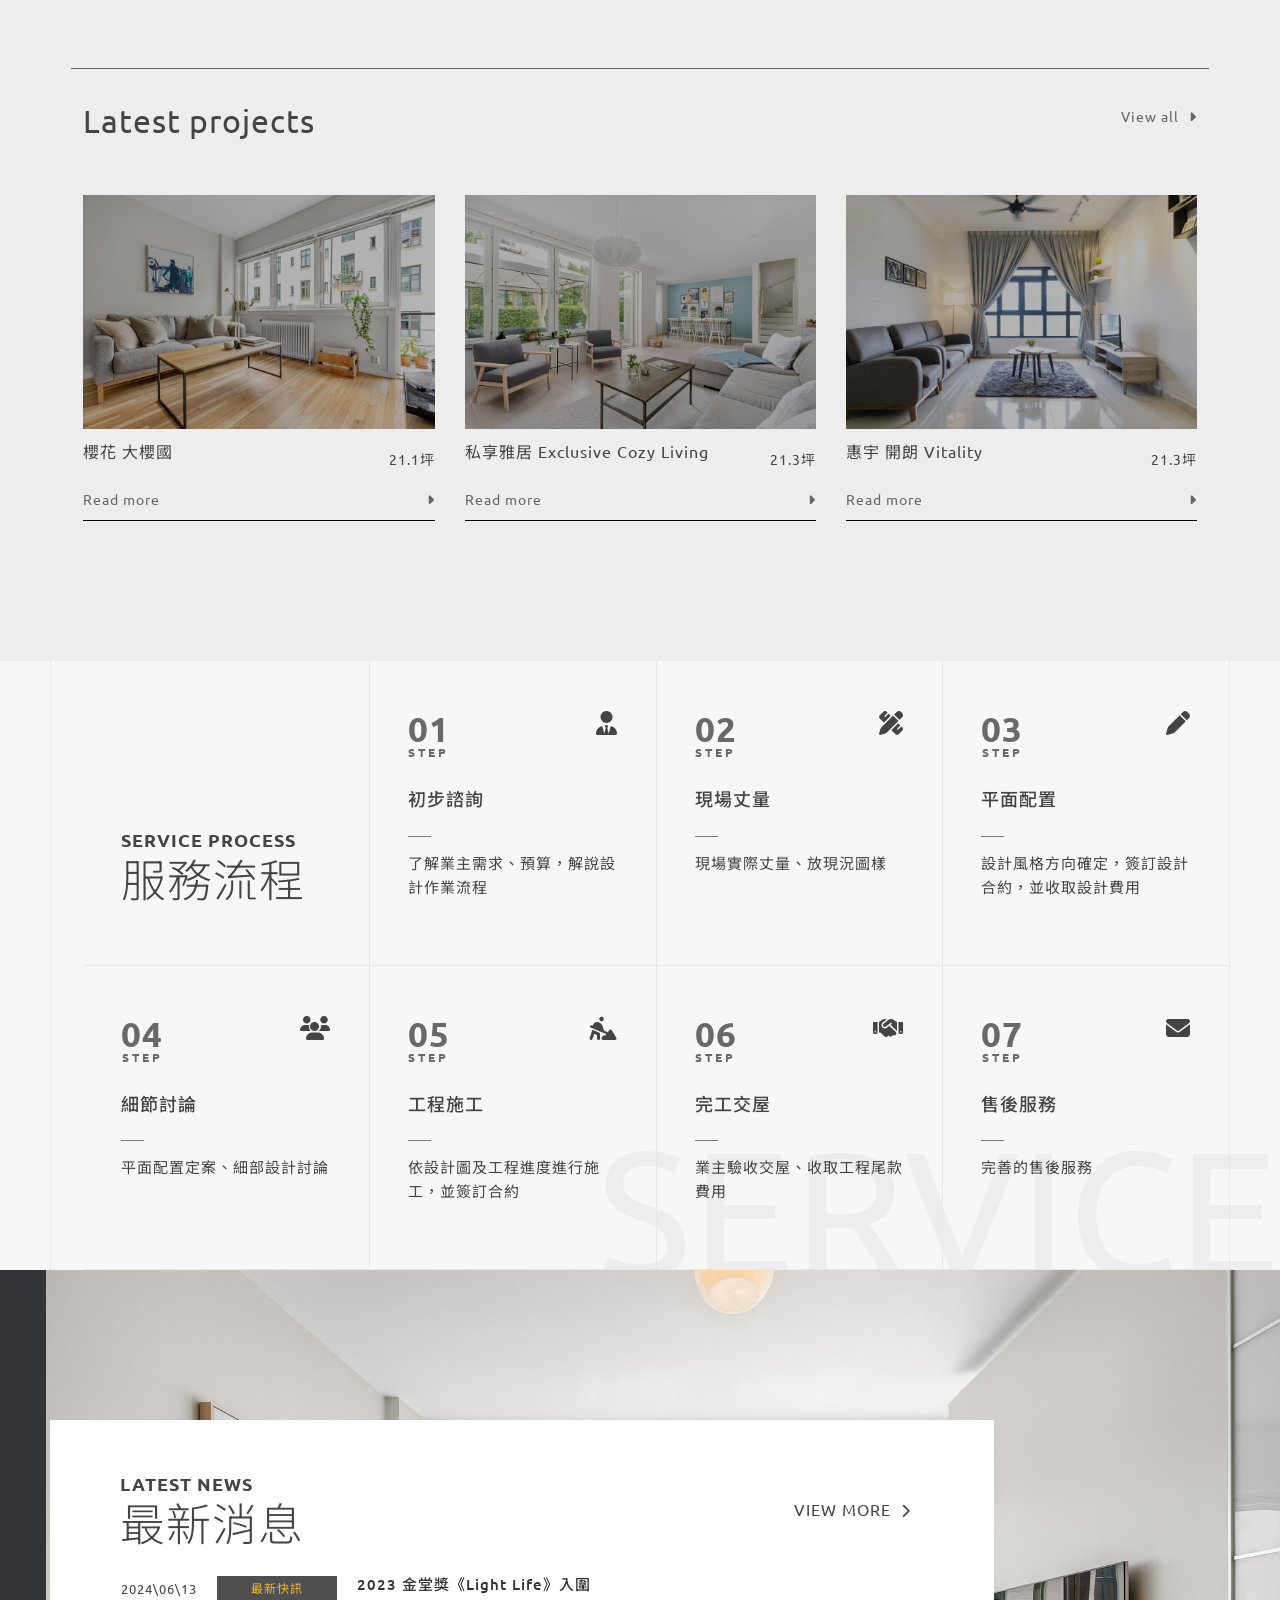
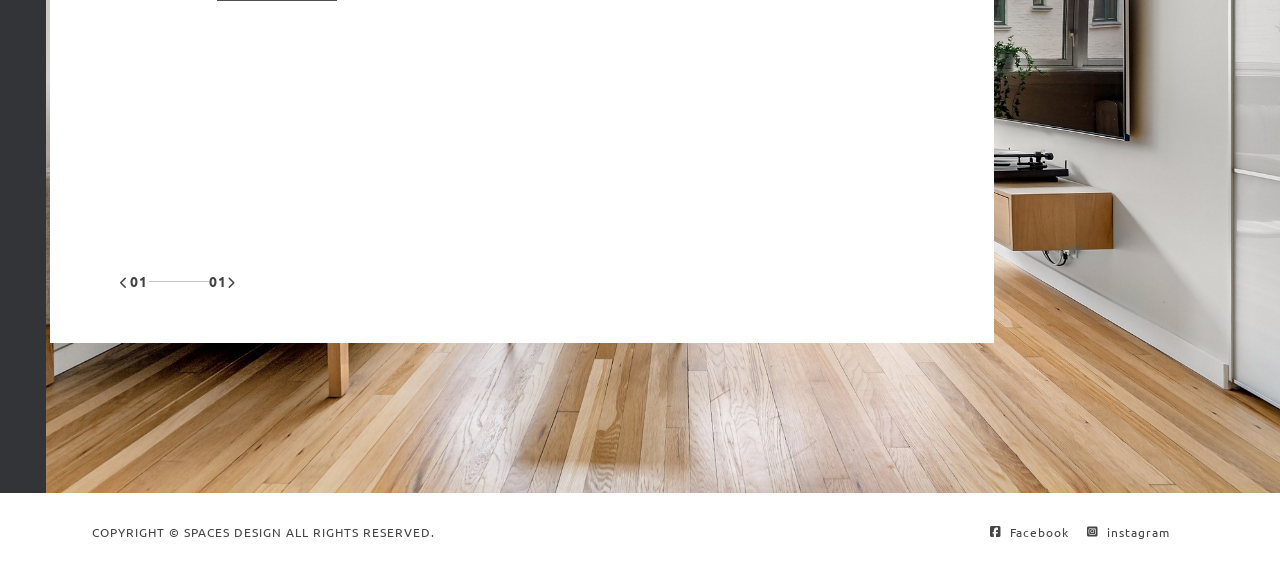
==== commit 907006d3: "修改首頁css檔案" ====
--- a/index.html
+++ b/index.html
@@ -89,7 +89,7 @@
 
         <div class="main">
             <div class="about">
-                <div class="container-fluid about-container">
+                <div class="container-fluid">
                     <div class="row">
                         <div class="col-lg-6 col-12">
                             <a href="about.html">
--- a/css/index.css
+++ b/css/index.css
@@ -22,13 +22,11 @@
     text-shadow:2px 2px 6px #444;
 }
 
-.about-container {
-    padding-left: 0;
-
+.container-fluid {
+    padding: 0%;
 }
 
 .about-img{
-    margin-left: 0px;
     overflow: hidden;
     width: 100%;
     transform: scale(1);
@@ -375,6 +373,9 @@
         position: relative;
         width: 100%;
     }
+    .service .etbox {
+        display: none;
+    }
     .news{
         padding: 40px 0;
     }
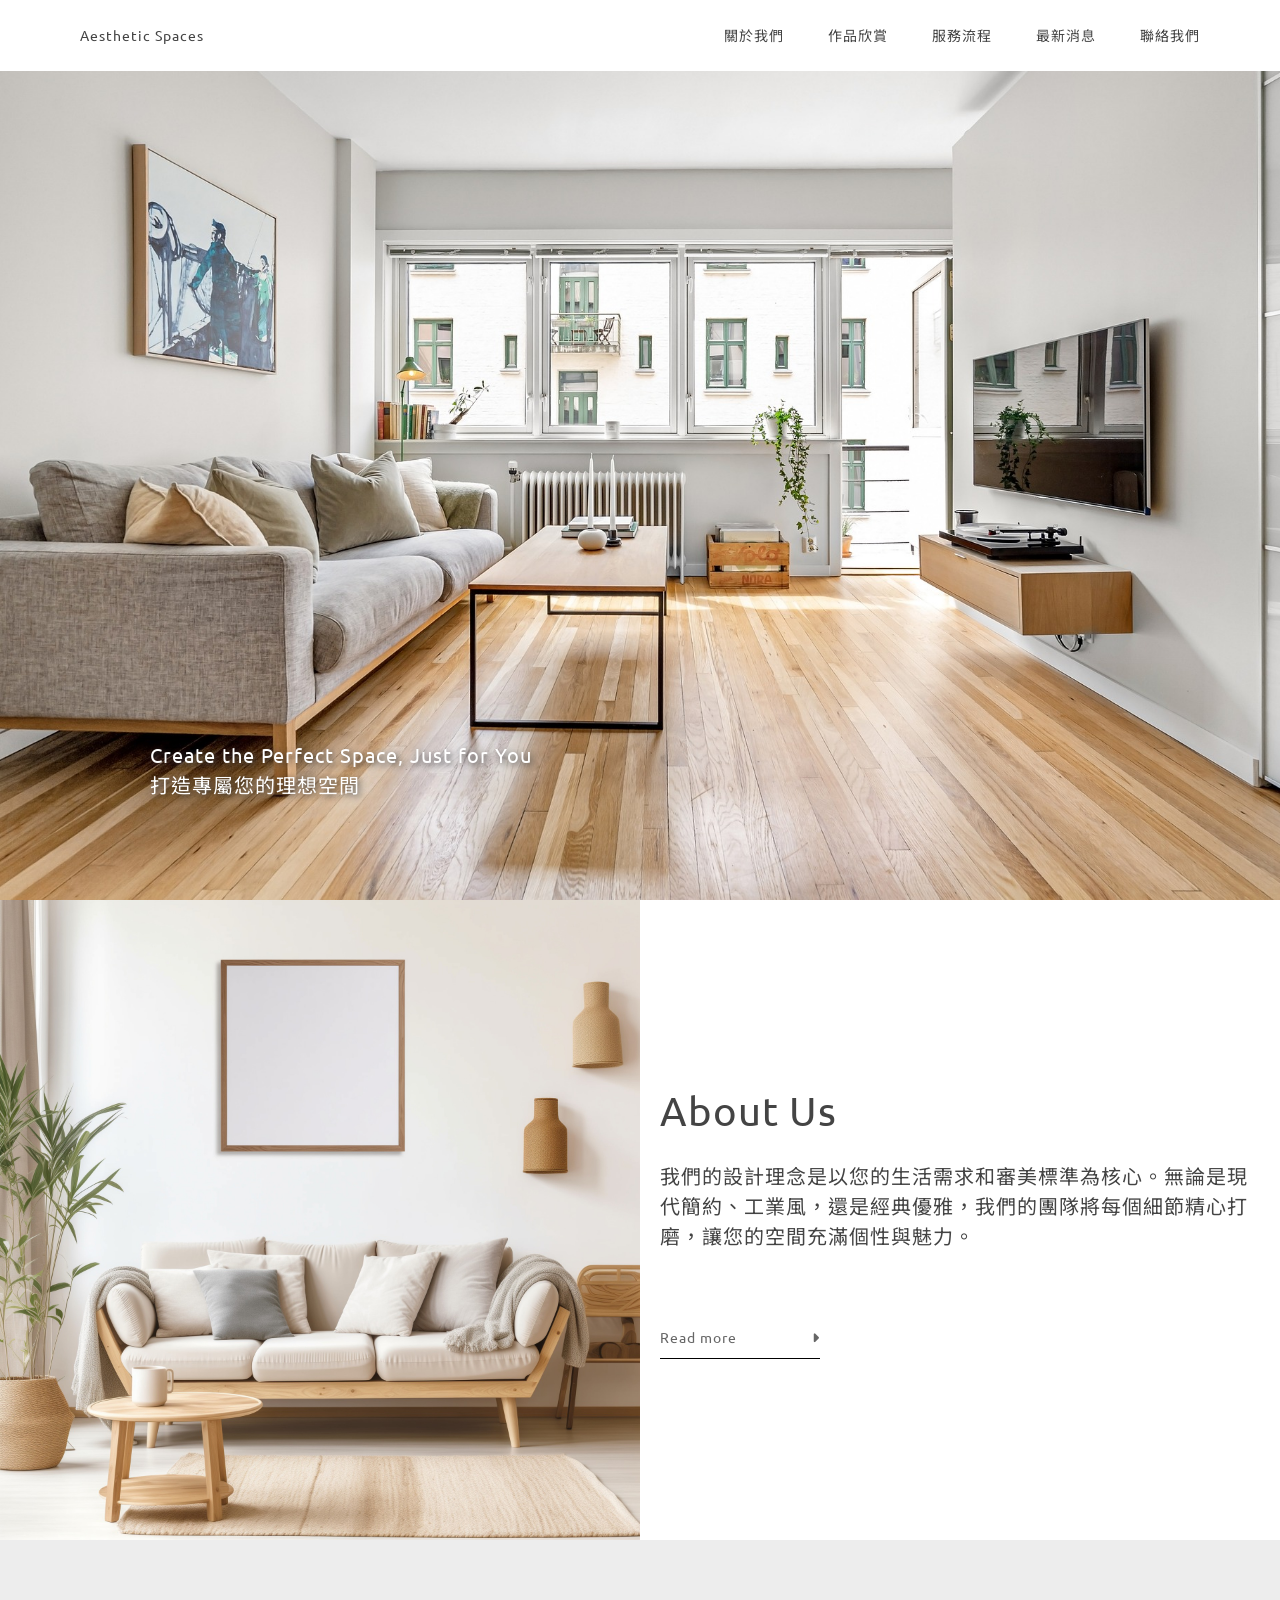
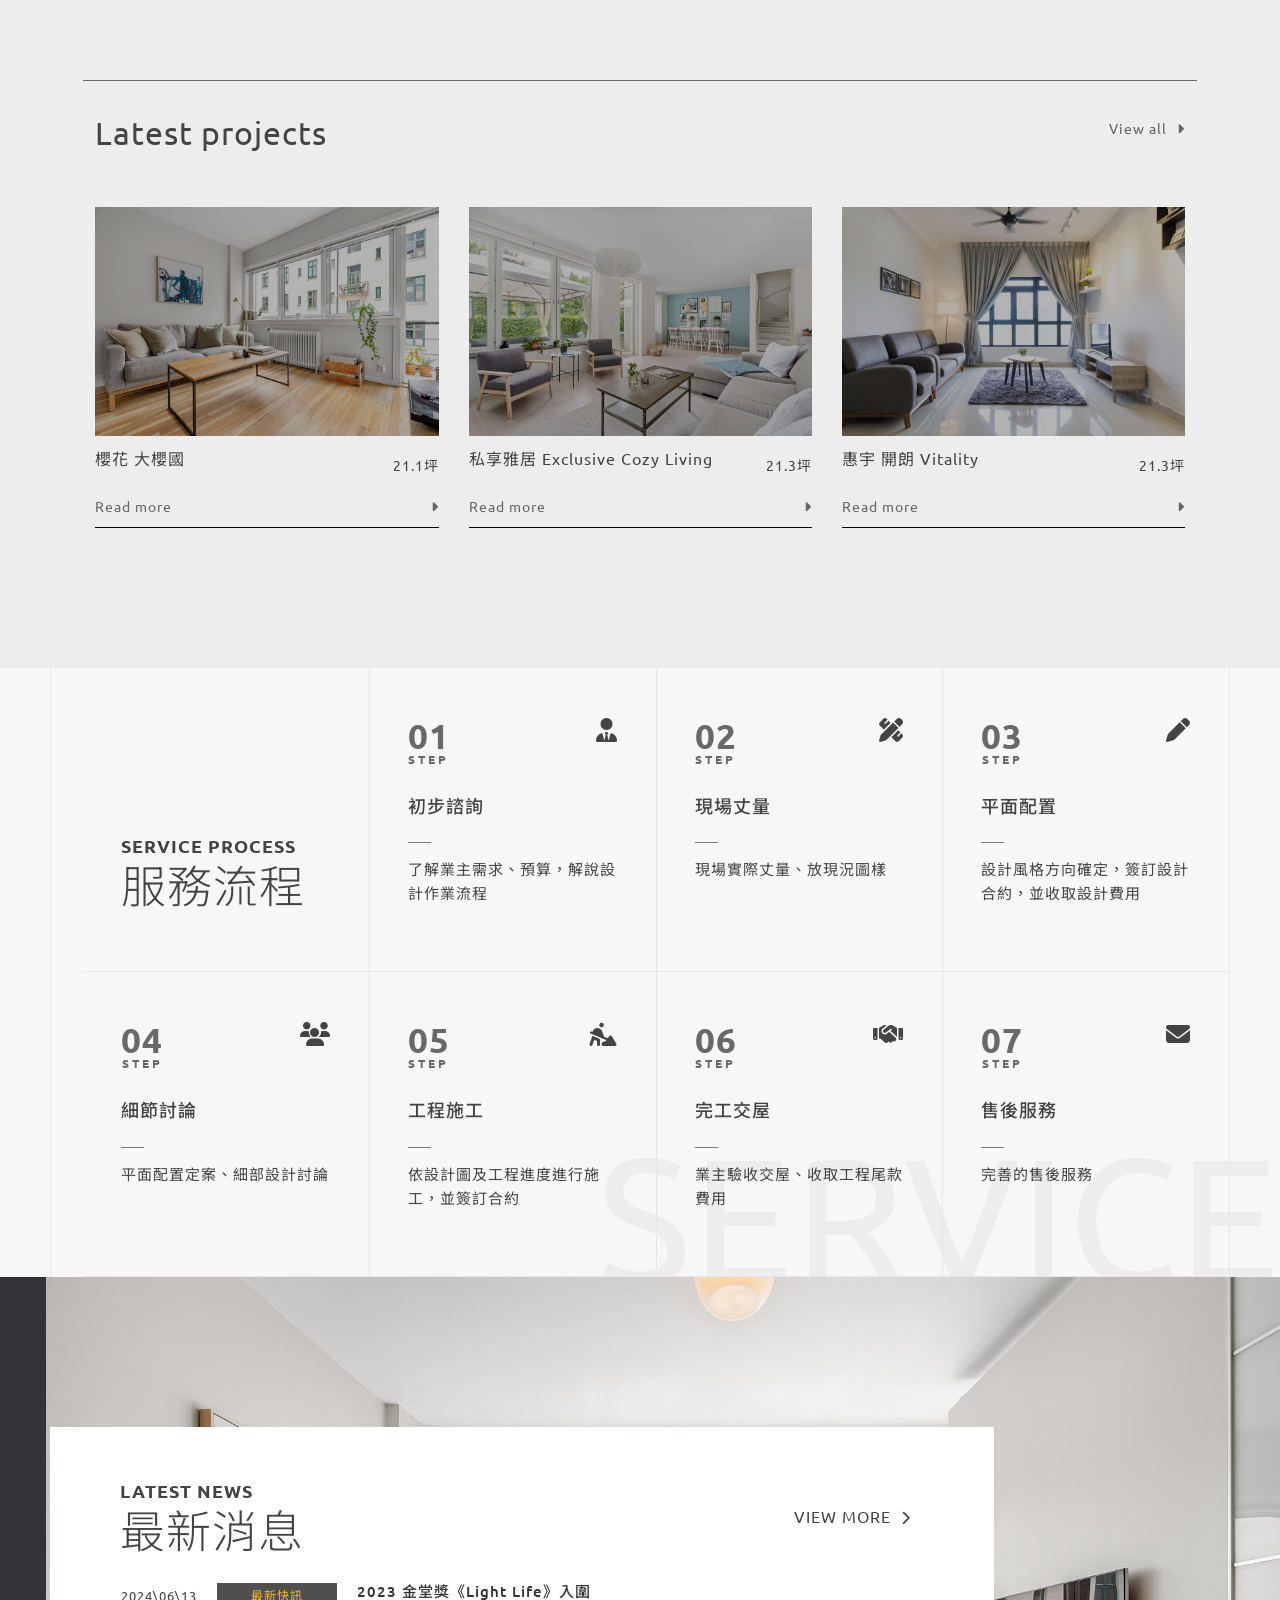
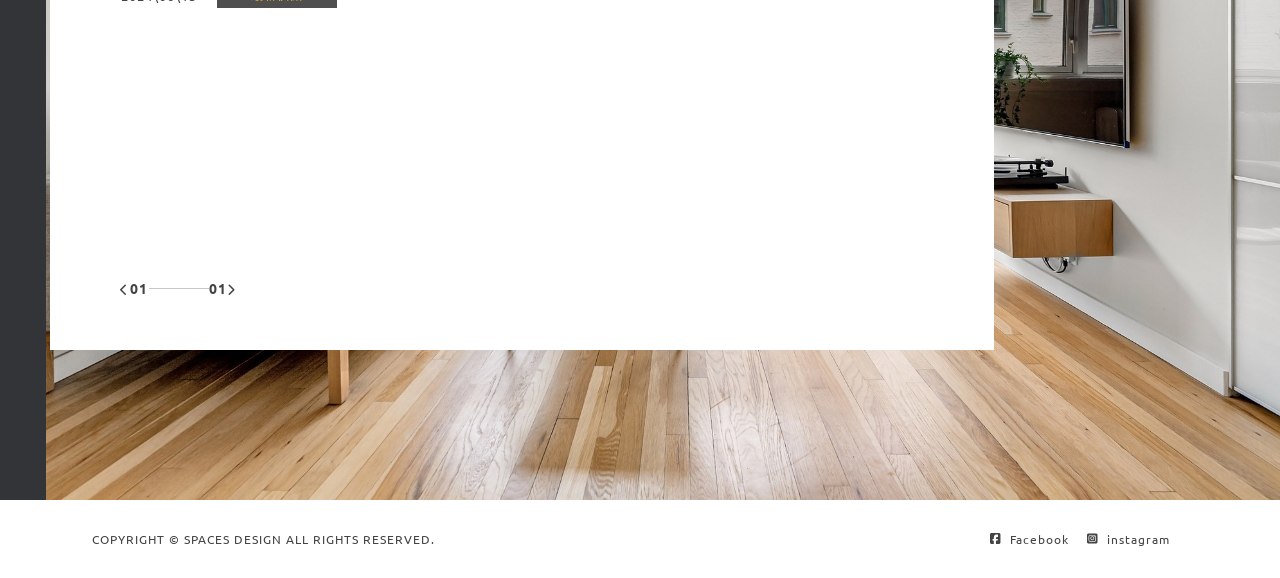
==== commit 1717b710: "首頁修改" ====
--- a/index.html
+++ b/index.html
@@ -91,7 +91,7 @@
             <div class="about">
                 <div class="container-fluid">
                     <div class="row">
-                        <div class="col-lg-6 col-12">
+                        <div class="col-lg-6 col-12" style="padding: 0%;">
                             <a href="about.html">
                                 <div class="about-img">
                                     <img src="img/index/about.jpg">
--- a/css/index.css
+++ b/css/index.css
@@ -22,9 +22,7 @@
     text-shadow:2px 2px 6px #444;
 }
 
-.container-fluid {
-    padding: 0%;
-}
+
 
 .about-img{
     overflow: hidden;
